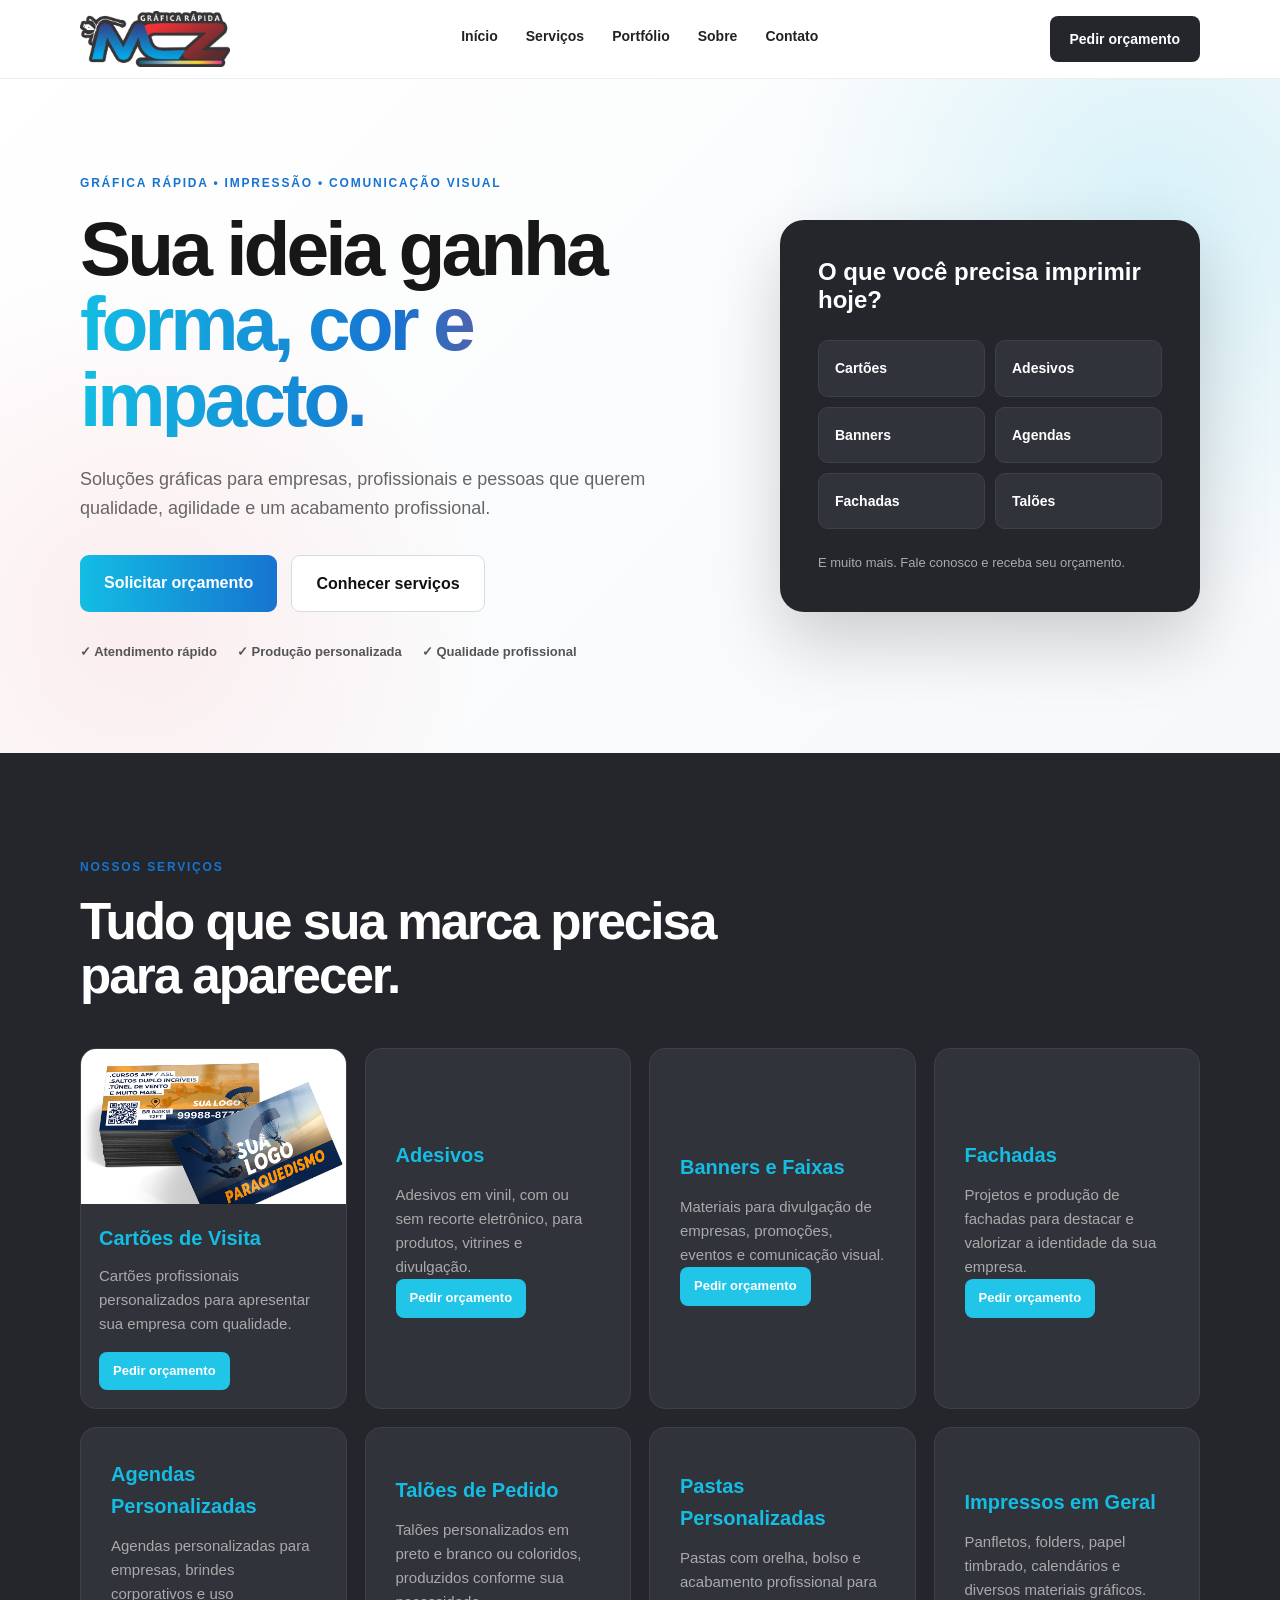
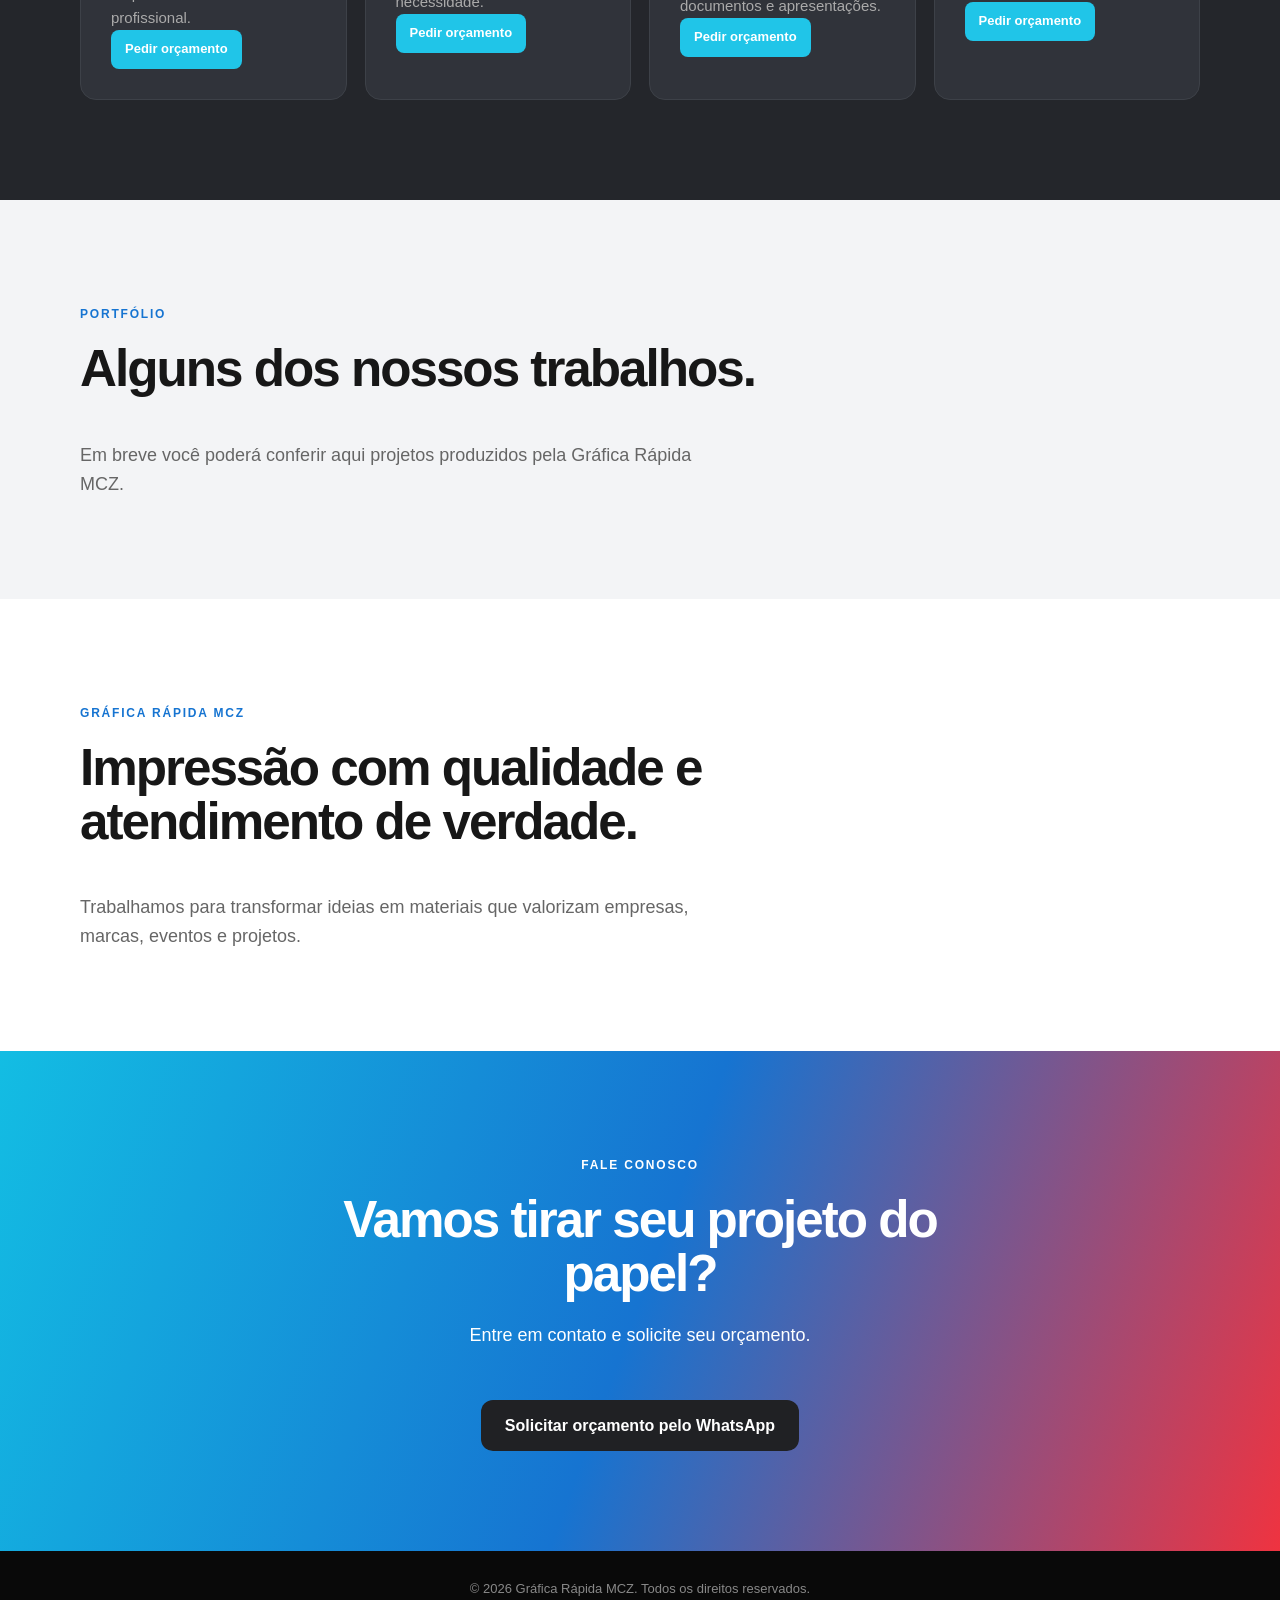
==== index.html @ 26fc1003 "Adicionar menu mobile" ====
<!DOCTYPE html>
<html lang="pt-BR">

<head>
    <meta charset="UTF-8">
    <meta name="viewport" content="width=device-width, initial-scale=1.0">

    <title>Gráfica Rápida MCZ | Impressão e Comunicação Visual</title>

    <meta name="description"
        content="Gráfica Rápida MCZ. Impressos personalizados, cartões, adesivos, banners, fachadas, agendas e comunicação visual.">

    <link rel="stylesheet" href="style.css">
</head>

<body>

    <header class="header">
        <div class="container nav">

            <div class="logo">
    <img src="mcz site.png" alt="Gráfica Rápida MCZ">
</div>

            <button class="menu-toggle" aria-label="Abrir menu" aria-expanded="false">☰</button>

            <nav>
                <a href="#inicio">Início</a>
                <a href="#servicos">Serviços</a>
                <a href="#portfolio">Portfólio</a>
                <a href="#sobre">Sobre</a>
                <a href="#contato">Contato</a>
            </nav>

            <a href="#contato" class="btn-header">
                Pedir orçamento
            </a>

        </div>
    </header>


    <main>

        <section class="hero" id="inicio">

            <div class="container hero-content">

                <div class="hero-text">

                    <span class="tag">
                        GRÁFICA RÁPIDA • IMPRESSÃO • COMUNICAÇÃO VISUAL
                    </span>

                    <h1>
                        Sua ideia ganha
                        <span>forma, cor e impacto.</span>
                    </h1>

                    <p>
                        Soluções gráficas para empresas, profissionais e pessoas
                        que querem qualidade, agilidade e um acabamento profissional.
                    </p>

                    <div class="hero-buttons">

                        <a href="#contato" class="btn-primary">
                            Solicitar orçamento
                        </a>

                        <a href="#servicos" class="btn-secondary">
                            Conhecer serviços
                        </a>

                    </div>

                    <div class="hero-benefits">
                        <span>✓ Atendimento rápido</span>
                        <span>✓ Produção personalizada</span>
                        <span>✓ Qualidade profissional</span>
                    </div>

                </div>

                <div class="hero-card">

                    <div class="hero-card-title">
                        O que você precisa imprimir hoje?
                    </div>

                    <div class="product-grid">
                        <a href="https://wa.me/5582988374854?text=Ola%21%20Vim%20pelo%20site%20e%20gostaria%20de%20um%20orcamento%20para%20Cartoes." target="_blank">Cartões</a>
                        <a href="https://wa.me/5582988374854?text=Ola%21%20Vim%20pelo%20site%20e%20gostaria%20de%20um%20orcamento%20para%20Adesivos." target="_blank">Adesivos</a>
                        <a href="https://wa.me/5582988374854?text=Ola%21%20Vim%20pelo%20site%20e%20gostaria%20de%20um%20orcamento%20para%20Banners." target="_blank">Banners</a>
                        <a href="https://wa.me/5582988374854?text=Ola%21%20Vim%20pelo%20site%20e%20gostaria%20de%20um%20orcamento%20para%20Agendas." target="_blank">Agendas</a>
                        <a href="https://wa.me/5582988374854?text=Ola%21%20Vim%20pelo%20site%20e%20gostaria%20de%20um%20orcamento%20para%20Fachadas." target="_blank">Fachadas</a>
                        <a href="https://wa.me/5582988374854?text=Ola%21%20Vim%20pelo%20site%20e%20gostaria%20de%20um%20orcamento%20para%20Taloes." target="_blank">Talões</a>
                    </div>

                    <p>
                        E muito mais. Fale conosco e receba seu orçamento.
                    </p>

                </div>

            </div>

        </section>


        <section class="services" id="servicos">

            <div class="container">

                <span class="section-label">NOSSOS SERVIÇOS</span>

                <h2>
                    Tudo que sua marca precisa para aparecer.
                </h2>

                <div class="services-grid">

<article class="service-card">
    <img src="cartao.jpg" alt="Cartões de visita personalizados">

    <div class="service-card-content">
        <h3>Cartões de Visita</h3>
        <p>Cartões profissionais personalizados para apresentar sua empresa com qualidade.</p>
        <a href="https://wa.me/5582988374854?text=Ola%21%20Vim%20pelo%20site%20e%20gostaria%20de%20um%20orcamento%20para%20Cartoes%20de%20Visita." class="service-btn" target="_blank">Pedir orçamento</a>
    </div>
</article>

    <article>
        <h3>Adesivos</h3>
        <p>Adesivos em vinil, com ou sem recorte eletrônico, para produtos, vitrines e divulgação.</p>
        <a href="https://wa.me/5582988374854?text=Ola%21%20Vim%20pelo%20site%20e%20gostaria%20de%20um%20orcamento%20para%20Adesivos." class="service-btn" target="_blank">Pedir orçamento</a>
    </article>

    <article>
        <h3>Banners e Faixas</h3>
        <p>Materiais para divulgação de empresas, promoções, eventos e comunicação visual.</p>
        <a href="https://wa.me/5582988374854?text=Ola%21%20Vim%20pelo%20site%20e%20gostaria%20de%20um%20orcamento%20para%20Banners%20e%20Faixas." class="service-btn" target="_blank">Pedir orçamento</a>
    </article>

    <article>
        <h3>Fachadas</h3>
        <p>Projetos e produção de fachadas para destacar e valorizar a identidade da sua empresa.</p>
        <a href="https://wa.me/5582988374854?text=Ola%21%20Vim%20pelo%20site%20e%20gostaria%20de%20um%20orcamento%20para%20Fachadas." class="service-btn" target="_blank">Pedir orçamento</a>
    </article>

    <article>
        <h3>Agendas Personalizadas</h3>
        <p>Agendas personalizadas para empresas, brindes corporativos e uso profissional.</p>
        <a href="https://wa.me/5582988374854?text=Ola%21%20Vim%20pelo%20site%20e%20gostaria%20de%20um%20orcamento%20para%20Agendas%20Personalizadas." class="service-btn" target="_blank">Pedir orçamento</a>
    </article>

    <article>
        <h3>Talões de Pedido</h3>
        <p>Talões personalizados em preto e branco ou coloridos, produzidos conforme sua necessidade.</p>
        <a href="https://wa.me/5582988374854?text=Ola%21%20Vim%20pelo%20site%20e%20gostaria%20de%20um%20orcamento%20para%20Talões%20de%20Pedido." class="service-btn" target="_blank">Pedir orçamento</a>
    </article>

    <article>
        <h3>Pastas Personalizadas</h3>
        <p>Pastas com orelha, bolso e acabamento profissional para documentos e apresentações.</p>
        <a href="https://wa.me/5582988374854?text=Ola%21%20Vim%20pelo%20site%20e%20gostaria%20de%20um%20orcamento%20para%20Pastas%20Personalizadas." class="service-btn" target="_blank">Pedir orçamento</a>
    </article>

    <article>
        <h3>Impressos em Geral</h3>
        <p>Panfletos, folders, papel timbrado, calendários e diversos materiais gráficos.</p>
        <a href="https://wa.me/5582988374854?text=Ola%21%20Vim%20pelo%20site%20e%20gostaria%20de%20um%20orcamento%20para%20Impressos%20em%20Geral." class="service-btn" target="_blank">Pedir orçamento</a>
    </article>

</div>

            </div>

        </section>


        <section class="portfolio" id="portfolio">

            <div class="container">

                <span class="section-label">PORTFÓLIO</span>

                <h2>Alguns dos nossos trabalhos.</h2>

                <p>
                    Em breve você poderá conferir aqui projetos produzidos
                    pela Gráfica Rápida MCZ.
                </p>

            </div>

        </section>


        <section class="about" id="sobre">

            <div class="container">

                <span class="section-label">GRÁFICA RÁPIDA MCZ</span>

                <h2>
                    Impressão com qualidade e atendimento de verdade.
                </h2>

                <p>
                    Trabalhamos para transformar ideias em materiais que
                    valorizam empresas, marcas, eventos e projetos.
                </p>

            </div>

        </section>


        <section class="contact" id="contato">

            <div class="container">

                <span class="section-label">FALE CONOSCO</span>

                <h2>Vamos tirar seu projeto do papel?</h2>

                <p>
                    Entre em contato e solicite seu orçamento.
                </p>

                <a href="https://wa.me/5582988374854" class="btn-whatsapp" target="_blank">
                    Solicitar orçamento pelo WhatsApp
                </a>

            </div>

        </section>

    </main>


    <footer>
        <div class="container">
            <p>© 2026 Gráfica Rápida MCZ. Todos os direitos reservados.</p>
        </div>
    </footer>


    <script src="script.js"></script>

</body>
</html>
---- style.css ----
* {
    margin: 0;
    padding: 0;
    box-sizing: border-box;
}

html {
    scroll-behavior: smooth;
}

body {
    font-family: Arial, Helvetica, sans-serif;
    background: #ffffff;
    color: #171717;
    line-height: 1.6;
}

.container {
    width: min(1120px, 90%);
    margin: auto;
}

/* MENU */

.header {
    position: sticky;
    top: 0;
    z-index: 1000;
    background: rgba(255, 255, 255, 0.96);
    border-bottom: 1px solid #eeeeee;
}

.nav {
    min-height: 78px;
    display: flex;
    align-items: center;
    justify-content: space-between;
    gap: 30px;
}

.logo {
    font-size: 22px;
    font-weight: 900;
    letter-spacing: -1px;
}

.logo strong {
    color: #f4b400;
}

nav {
    display: flex;
    gap: 28px;
}

nav a {
    text-decoration: none;
    color: #222222;
    font-size: 14px;
    font-weight: 700;
    transition: 0.2s;
}

nav a:hover {
    color: #f4b400;
}

.btn-header {
    text-decoration: none;
    background: #111111;
    color: #ffffff;
    padding: 12px 20px;
    border-radius: 8px;
    font-size: 14px;
    font-weight: 700;
}

/* HERO */

.hero {
    min-height: 620px;
    display: flex;
    align-items: center;
    background:
        radial-gradient(circle at 90% 20%, rgba(244,180,0,.18), transparent 30%),
        linear-gradient(135deg, #fafafa, #ffffff);
    padding: 90px 0;
}

.hero-content {
    display: grid;
    grid-template-columns: 1.2fr .8fr;
    align-items: center;
    gap: 70px;
}

.tag,
.section-label {
    display: inline-block;
    color: #a87900;
    font-size: 12px;
    font-weight: 900;
    letter-spacing: 1.8px;
    margin-bottom: 18px;
}

.hero h1 {
    max-width: 700px;
    font-size: clamp(48px, 6vw, 78px);
    line-height: .98;
    letter-spacing: -4px;
    margin-bottom: 28px;
}

.hero h1 span {
    display: block;
    color: #f4b400;
}

.hero-text > p {
    max-width: 650px;
    color: #666666;
    font-size: 18px;
    margin-bottom: 32px;
}

.hero-buttons {
    display: flex;
    gap: 14px;
    flex-wrap: wrap;
    margin-bottom: 30px;
}

.btn-primary,
.btn-secondary,
.btn-whatsapp {
    display: inline-block;
    text-decoration: none;
    padding: 15px 24px;
    border-radius: 9px;
    font-weight: 800;
    transition: transform .2s;
}

.btn-primary {
    background: #f4b400;
    color: #111111;
}

.btn-secondary {
    border: 1px solid #dddddd;
    color: #111111;
    background: #ffffff;
}

.btn-primary:hover,
.btn-secondary:hover,
.btn-whatsapp:hover {
    transform: translateY(-2px);
}

.hero-benefits {
    display: flex;
    flex-wrap: wrap;
    gap: 20px;
    color: #555555;
    font-size: 13px;
    font-weight: 700;
}

/* CARD */

.hero-card {
    background: #111111;
    color: #ffffff;
    border-radius: 24px;
    padding: 38px;
    box-shadow: 0 30px 70px rgba(0,0,0,.18);
}

.hero-card-title {
    font-size: 24px;
    font-weight: 900;
    line-height: 1.2;
    margin-bottom: 25px;
}

.product-grid {
    display: grid;
    grid-template-columns: 1fr 1fr;
    gap: 10px;
    margin-bottom: 24px;
}

.product-grid a {
    background: #202020;
    padding: 16px;
    border-radius: 10px;
    font-size: 14px;
    font-weight: 700;
    border: 1px solid #292929;
}

.hero-card p {
    color: #aaaaaa;
    font-size: 13px;
}

/* SEÇÕES */

.services,
.portfolio,
.about,
.contact {
    padding: 100px 0;
}

.services {
    background: #111111;
    color: #ffffff;
}

.services h2,
.portfolio h2,
.about h2,
.contact h2 {
    max-width: 700px;
    font-size: clamp(34px, 4vw, 52px);
    line-height: 1.05;
    letter-spacing: -2px;
    margin-bottom: 45px;
}

.services-grid {
    display: grid;
    grid-template-columns: repeat(3, 1fr);
    gap: 20px;
}

.services-grid article {
    background: #1b1b1b;
    border: 1px solid #292929;
    border-radius: 16px;
    padding: 30px;
}

.services-grid h3 {
    color: #f4b400;
    margin-bottom: 12px;
    font-size: 20px;
}

.services-grid p {
    color: #aaaaaa;
    font-size: 15px;
}

.portfolio {
    background: #f6f6f6;
}

.portfolio p,
.about p,
.contact p {
    max-width: 650px;
    color: #666666;
    font-size: 18px;
}

.about {
    background: #ffffff;
}

.contact {
    text-align: center;
    background: #f4b400;
}

.contact .section-label {
    color: #111111;
}

.contact h2,
.contact p {
    margin-left: auto;
    margin-right: auto;
}

.contact h2 {
    margin-bottom: 20px;
}

.contact p {
    color: #4c3900;
    margin-bottom: 30px;
}

.btn-whatsapp {
    background: #111111;
    color: #ffffff;
}

/* RODAPÉ */

footer {
    background: #090909;
    color: #888888;
    text-align: center;
    padding: 28px 0;
    font-size: 13px;
}

/* CELULAR */

@media (max-width: 850px) {

    nav {
        display: none;
    }

    .btn-header {
        padding: 10px 14px;
        font-size: 12px;
    }

    .hero {
        padding: 65px 0;
    }

    .hero-content {
        grid-template-columns: 1fr;
        gap: 45px;
    }

    .hero h1 {
        font-size: 48px;
        letter-spacing: -2.5px;
    }

    .services-grid {
        grid-template-columns: 1fr;
    }

    .services,
    .portfolio,
    .about,
    .contact {
        padding: 75px 0;
    }
}

@media (max-width: 480px) {

    .logo {
        font-size: 18px;
    }

    .hero h1 {
        font-size: 41px;
    }

    .hero-card {
        padding: 25px;
    }

    .product-grid {
        grid-template-columns: 1fr;
    }

    .hero-benefits {
        flex-direction: column;
        gap: 8px;
    }
}.logo img {
    width: 150px;
    height: auto;
    display: block;
}/* IDENTIDADE VISUAL MCZ */

:root {
    --mcz-azul: #13bde3;
    --mcz-azul-escuro: #1674d1;
    --mcz-vermelho: #ef3340;
    --mcz-grafite: #24262b;
    --mcz-cinza: #f3f4f6;
    --mcz-branco: #ffffff;
}

/* CABEÇALHO */

.logo img {
    width: 150px;
}

nav a:hover {
    color: var(--mcz-azul);
}

.btn-header {
    background: var(--mcz-grafite);
    color: var(--mcz-branco);
}

/* HERO */

.hero {
    background:
        radial-gradient(circle at 90% 20%, rgba(19, 189, 227, .15), transparent 30%),
        radial-gradient(circle at 10% 80%, rgba(239, 51, 64, .08), transparent 28%),
        linear-gradient(135deg, #ffffff, #f6f8fa);
}

.tag,
.section-label {
    color: var(--mcz-azul-escuro);
}

.hero h1 span {
    background: linear-gradient(
        90deg,
        var(--mcz-azul),
        var(--mcz-azul-escuro),
        var(--mcz-vermelho)
    );
    -webkit-background-clip: text;
    -webkit-text-fill-color: transparent;
    background-clip: text;
    color: transparent;
}

/* BOTÕES */

.btn-primary {
    background: linear-gradient(
        90deg,
        var(--mcz-azul),
        var(--mcz-azul-escuro)
    );
    color: white;
}

.btn-primary:hover {
    background: linear-gradient(
        90deg,
        var(--mcz-azul-escuro),
        var(--mcz-vermelho)
    );
}

.btn-secondary {
    border: 1px solid #d7dce1;
}

/* CARD PRINCIPAL */

.hero-card {
    background: var(--mcz-grafite);
}

.product-grid a {
    background: #30333a;
    border-color: #3d4148;
}

/* SERVIÇOS */

.services {
    background: var(--mcz-grafite);
}

.services-grid article {
    background: #30333a;
    border-color: #3d4148;
}

.services-grid h3 {
    color: var(--mcz-azul);
}

/* PORTFÓLIO */

.portfolio {
    background: var(--mcz-cinza);
}

/* CONTATO */

.contact {
    background: linear-gradient(
        110deg,
        var(--mcz-azul),
        var(--mcz-azul-escuro),
        var(--mcz-vermelho)
    );
    color: white;
}

.contact .section-label,
.contact p {
    color: white;
}

.btn-whatsapp {
    background: var(--mcz-grafite);
    color: white;
}/* DETALHES VERMELHOS MCZ */

.btn-header:hover {
    background: var(--mcz-vermelho);
}

.btn-secondary:hover {
    border-color: var(--mcz-vermelho);
    color: var(--mcz-vermelho);
}

.product-grid a:hover {
    border-color: var(--mcz-vermelho);
}

.services-grid article:hover {
    border-color: var(--mcz-vermelho);
}

nav a::after {
    content: "";
    display: block;
    width: 0;
    height: 2px;
    background: var(--mcz-vermelho);
    transition: .2s;
    margin-top: 4px;
}

nav a:hover::after {
    width: 100%;
}/* GRADE DE SERVIÇOS MCZ */

.services-grid {
    grid-template-columns: repeat(4, 1fr);
    gap: 18px;
}

.services-grid article {
    min-height: 190px;
    display: flex;
    flex-direction: column;
    justify-content: center;
    transition: transform .25s ease, border-color .25s ease;
}

.services-grid article:hover {
    transform: translateY(-6px);
    border-color: var(--mcz-vermelho);
}

@media (max-width: 1000px) {
    .services-grid {
        grid-template-columns: repeat(2, 1fr);
    }
}

@media (max-width: 600px) {
    .services-grid {
        grid-template-columns: 1fr;
    }
}/* CARD COM FOTO DOS SERVIÇOS */

.service-card {
    padding: 0 !important;
    overflow: hidden;
    display: flex;
    flex-direction: column;
    min-height: 360px !important;
}

.service-card > img {
    width: 100%;
    height: 155px;
    object-fit: cover;
    display: block;
}

.service-card-content {
    padding: 18px;
    display: flex;
    flex-direction: column;
    flex: 1;
}

.service-card-content h3 {
    margin: 0 0 10px;
}

.service-card-content p {
    margin: 0 0 16px;
    flex: 1;
}

.service-btn {
    display: inline-block;
    align-self: flex-start;
    padding: 9px 14px;
    border-radius: 8px;
    background: #20c5e8;
    color: #fff;
    text-decoration: none;
    font-weight: 700;
    font-size: 13px;
}

.service-btn:hover {
    opacity: 0.85;
}
/* CORREÇÃO FINAL - BOTÃO WHATSAPP */
.btn-whatsapp {
    display: inline-flex !important;
    align-items: center !important;
    justify-content: center !important;
    width: auto !important;
    height: auto !important;
    min-width: 260px !important;
    padding: 16px 24px !important;
    margin-top: 20px !important;
    background: #202124 !important;
    color: #ffffff !important;
    text-decoration: none !important;
    font-size: 16px !important;
    font-weight: 700 !important;
    line-height: 1.2 !important;
    border-radius: 12px !important;
}

.btn-whatsapp:hover {
    opacity: 0.9 !important;
}

@media (max-width: 600px) {
    .btn-whatsapp {
        width: 90% !important;
        min-width: 0 !important;
        max-width: 340px !important;
        padding: 16px 18px !important;
    }
}

.product-grid a {
    display: block;
    color: #ffffff;
    text-decoration: none;
}

/* MENU MOBILE */
.menu-toggle {
    display: none;
    background: none;
    border: 0;
    font-size: 28px;
    cursor: pointer;
    color: #202124;
}

@media (max-width: 850px) {
    .menu-toggle {
        display: block;
    }

    .nav {
        position: relative;
    }

    .nav nav {
        display: none;
        position: absolute;
        top: 78px;
        left: 0;
        right: 0;
        flex-direction: column;
        gap: 0;
        background: #ffffff;
        border-top: 1px solid #eeeeee;
        box-shadow: 0 8px 20px rgba(0,0,0,.08);
        padding: 10px 20px 16px;
        z-index: 999;
    }

    .nav nav.menu-open {
        display: flex;
    }

    .nav nav a {
        padding: 12px 0;
        border-bottom: 1px solid #eeeeee;
    }
}
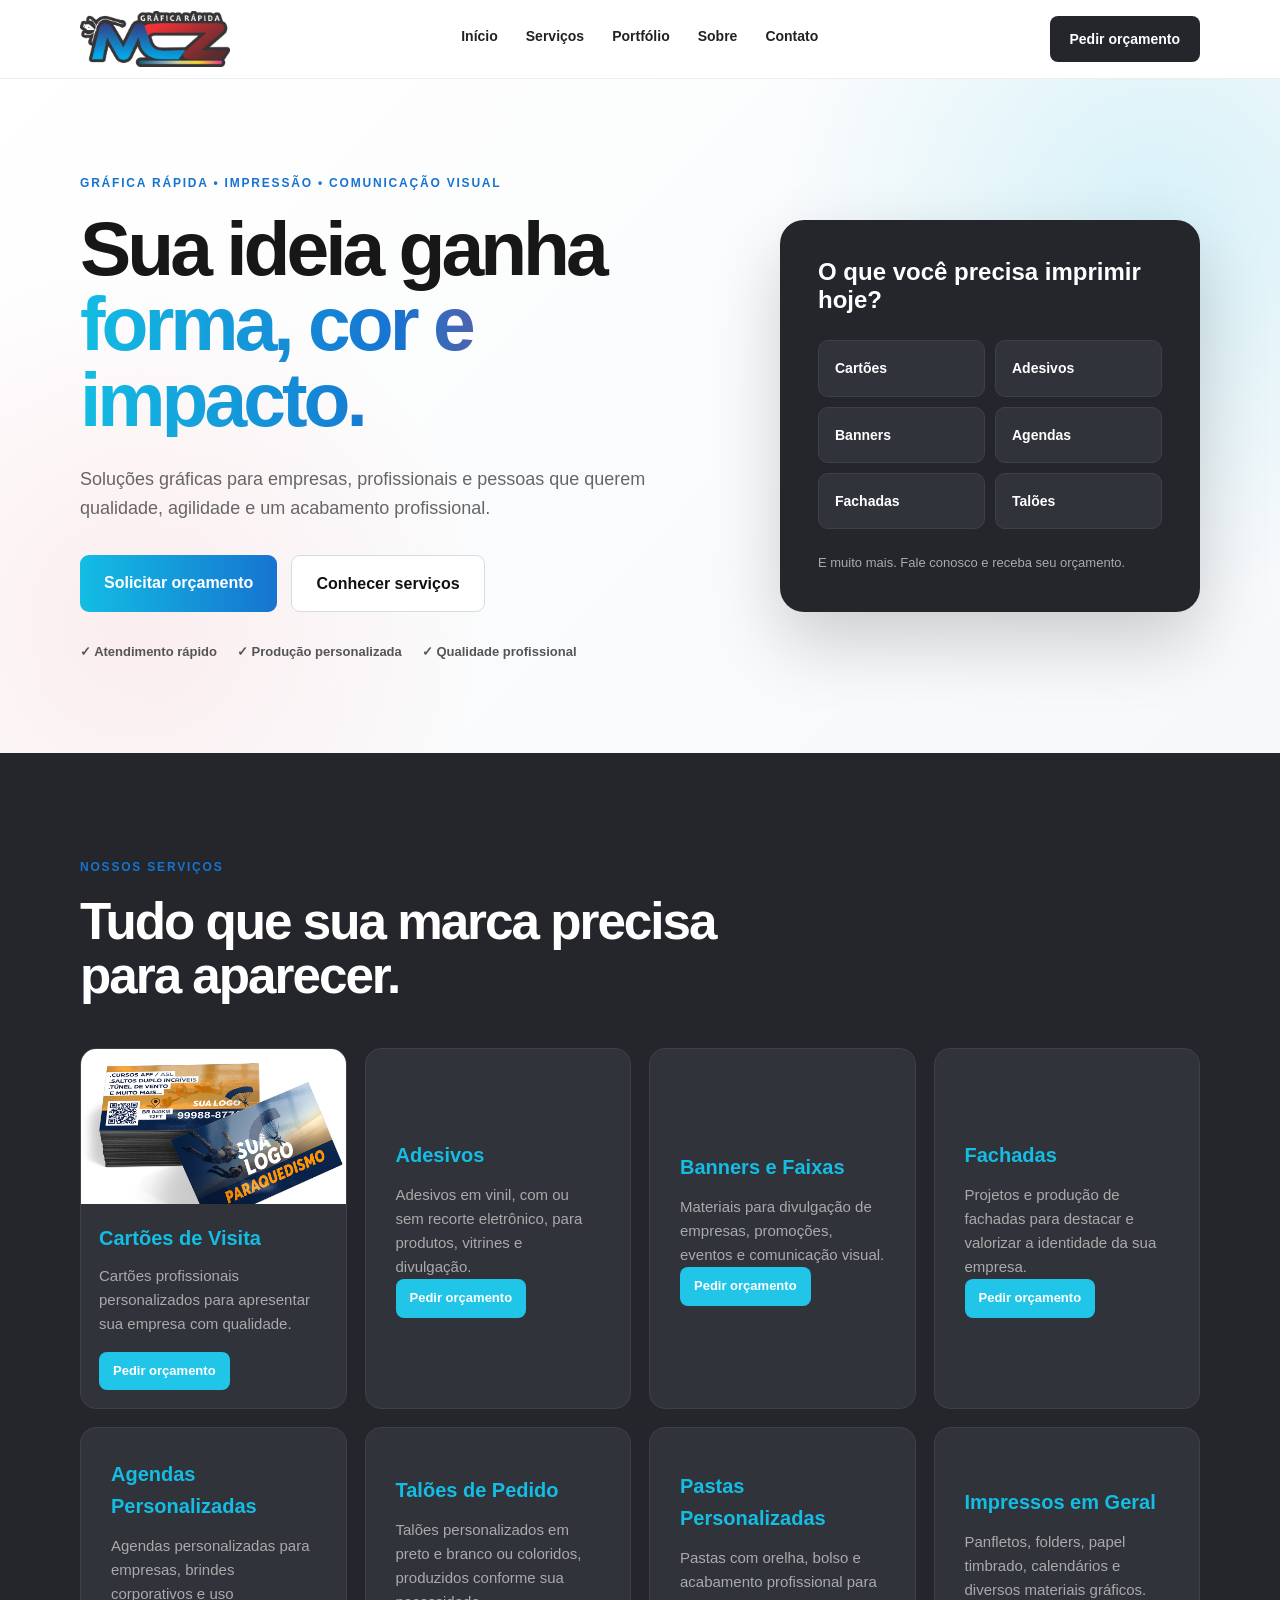
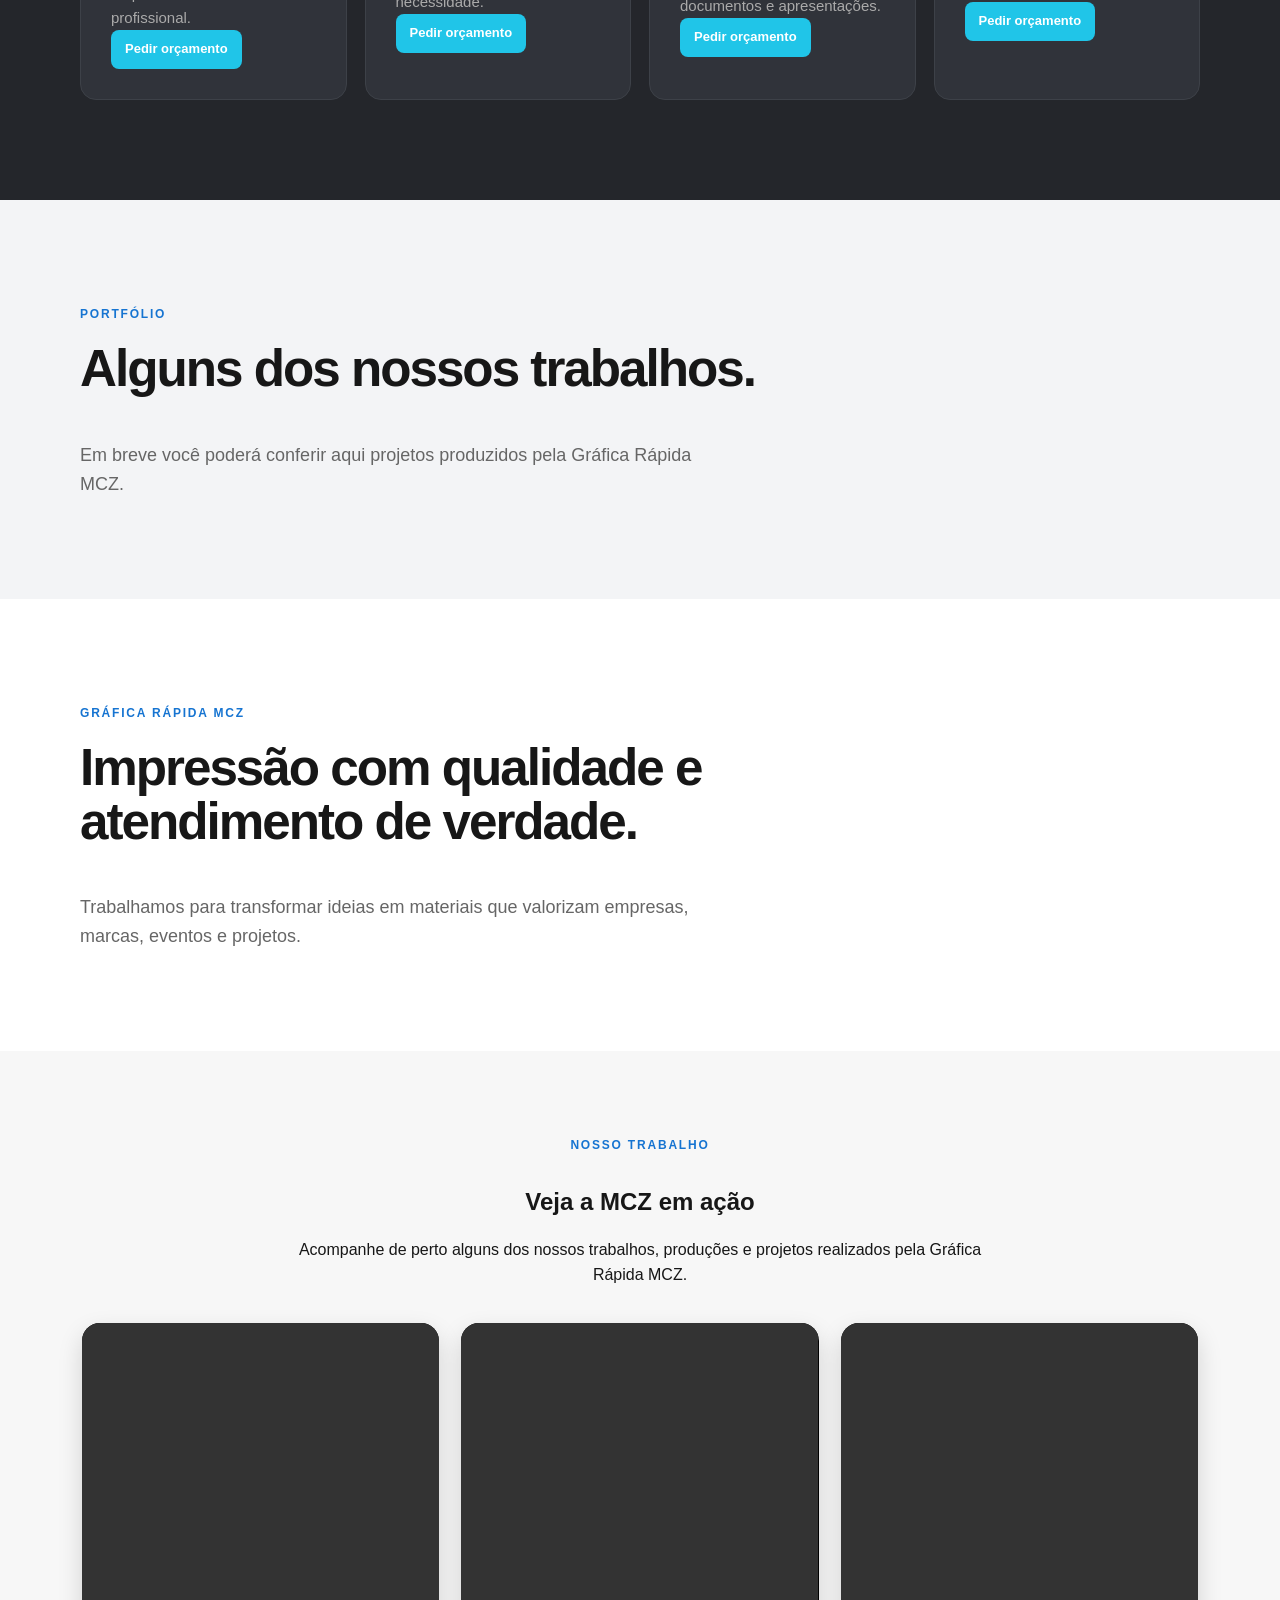
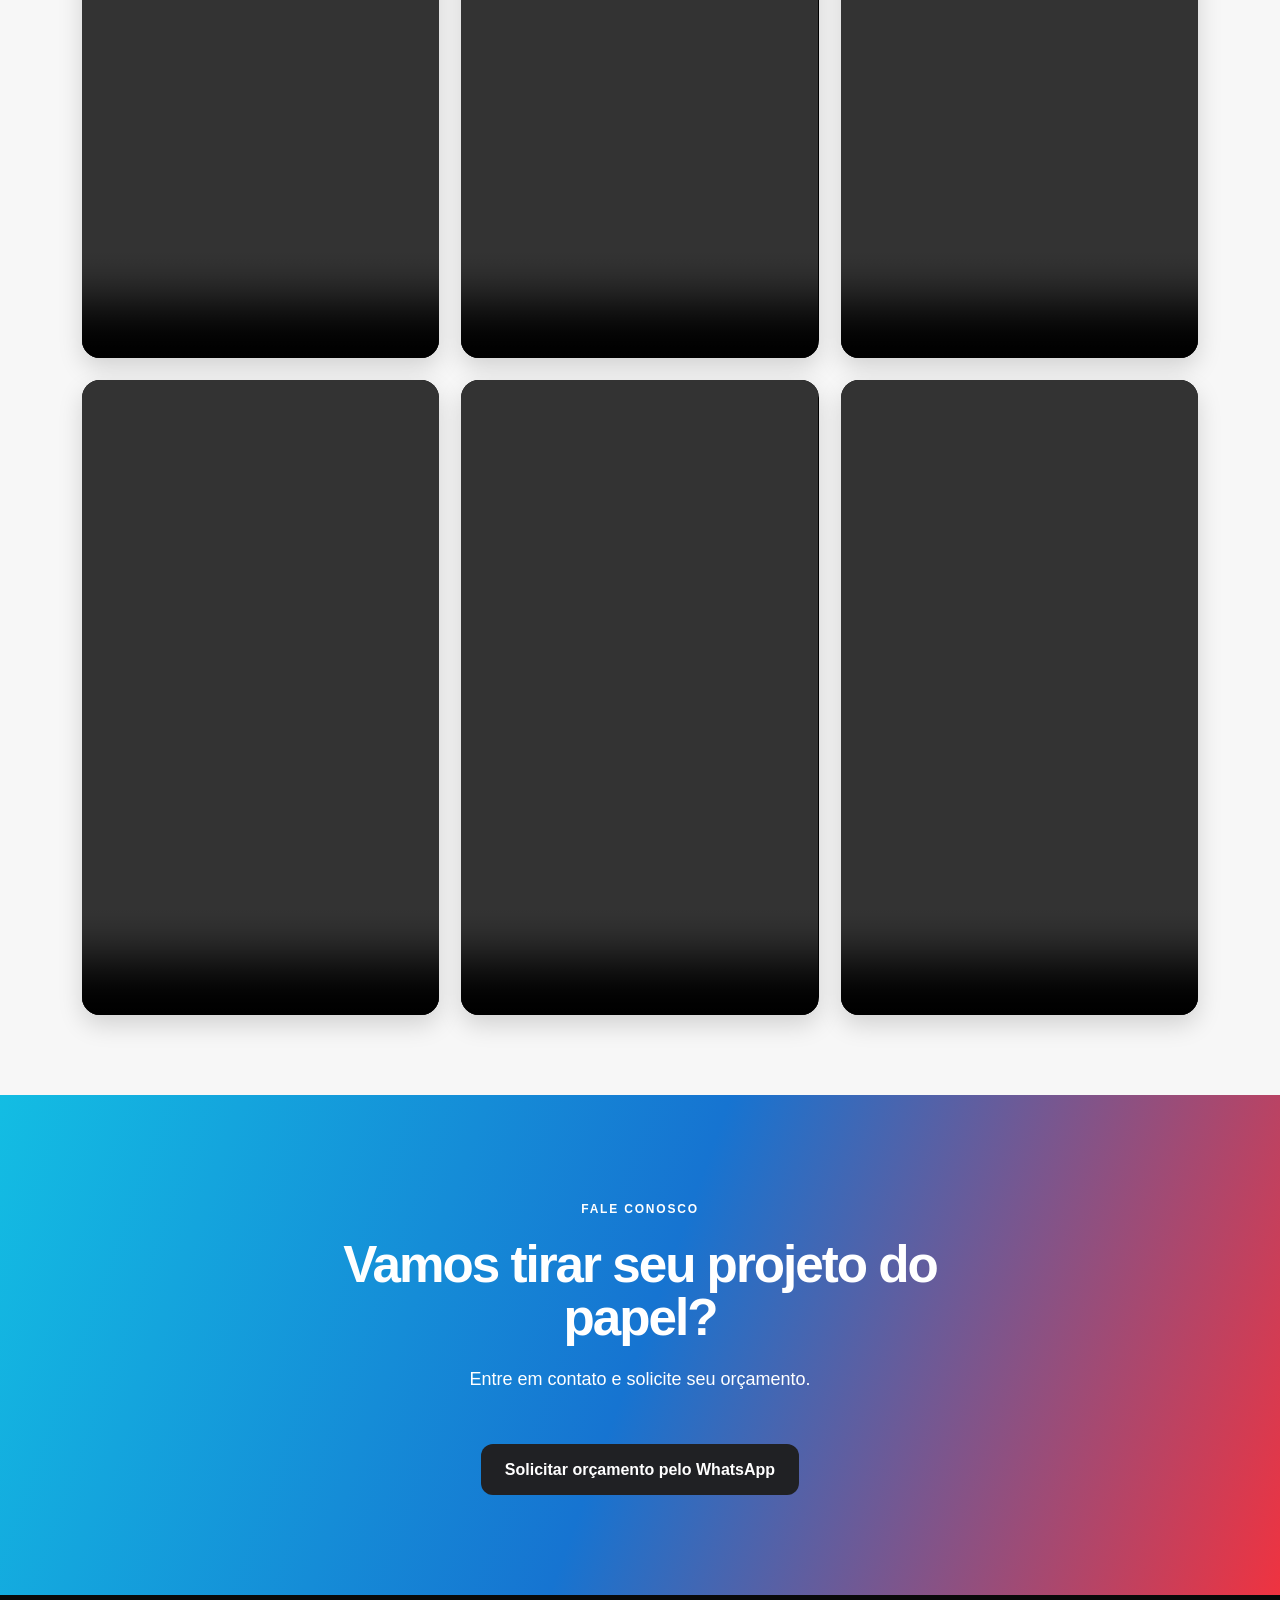
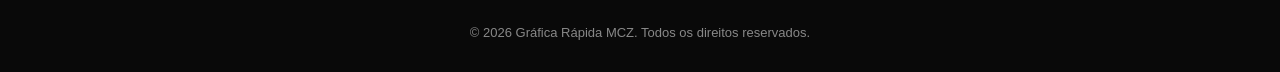
==== commit a345cccc: "Adicionar galeria de videos da Grafica MCZ" ====
--- a/index.html
+++ b/index.html
@@ -217,6 +217,53 @@
         </section>
 
 
+
+        <section class="mcz-em-acao" id="mcz-em-acao">
+
+            <div class="container">
+
+                <span class="section-label">NOSSO TRABALHO</span>
+
+                <h2>Veja a MCZ em ação</h2>
+
+                <p class="acao-intro">
+                    Acompanhe de perto alguns dos nossos trabalhos, produções
+                    e projetos realizados pela Gráfica Rápida MCZ.
+                </p>
+
+                <div class="videos-grid">
+
+                    <video controls muted playsinline preload="metadata">
+                        <source src="assets/videos/fachada-stf.mp4" type="video/mp4">
+                    </video>
+
+                    <video controls muted playsinline preload="metadata">
+                        <source src="assets/videos/video1.mp4" type="video/mp4">
+                    </video>
+
+                    <video controls muted playsinline preload="metadata">
+                        <source src="assets/videos/video2.mp4" type="video/mp4">
+                    </video>
+
+                    <video controls muted playsinline preload="metadata">
+                        <source src="assets/videos/video3.mp4" type="video/mp4">
+                    </video>
+
+                    <video controls muted playsinline preload="metadata">
+                        <source src="assets/videos/video4.mp4" type="video/mp4">
+                    </video>
+
+                    <video controls muted playsinline preload="metadata">
+                        <source src="assets/videos/video5.mp4" type="video/mp4">
+                    </video>
+
+                </div>
+
+            </div>
+
+        </section>
+
+
         <section class="contact" id="contato">
 
             <div class="container">
--- a/style.css
+++ b/style.css
@@ -693,3 +693,60 @@
         border-bottom: 1px solid #eeeeee;
     }
 }
+
+/* =========================
+   MCZ EM AÇÃO
+========================= */
+
+.mcz-em-acao {
+    padding: 80px 20px;
+    background: #f7f7f7;
+    text-align: center;
+}
+
+.mcz-em-acao h2 {
+    margin-top: 10px;
+    margin-bottom: 15px;
+}
+
+.acao-intro {
+    max-width: 700px;
+    margin: 0 auto 35px;
+    line-height: 1.6;
+}
+
+.videos-grid {
+    display: grid;
+    grid-template-columns: repeat(3, 1fr);
+    gap: 22px;
+    margin-top: 30px;
+}
+
+.videos-grid video {
+    width: 100%;
+    aspect-ratio: 9 / 16;
+    object-fit: cover;
+    border-radius: 18px;
+    background: #000;
+    box-shadow: 0 10px 25px rgba(0, 0, 0, 0.15);
+}
+
+@media (max-width: 900px) {
+    .videos-grid {
+        grid-template-columns: repeat(2, 1fr);
+    }
+}
+
+@media (max-width: 600px) {
+    .mcz-em-acao {
+        padding: 60px 15px;
+    }
+
+    .videos-grid {
+        grid-template-columns: 1fr;
+        max-width: 360px;
+        margin-left: auto;
+        margin-right: auto;
+    }
+}
+
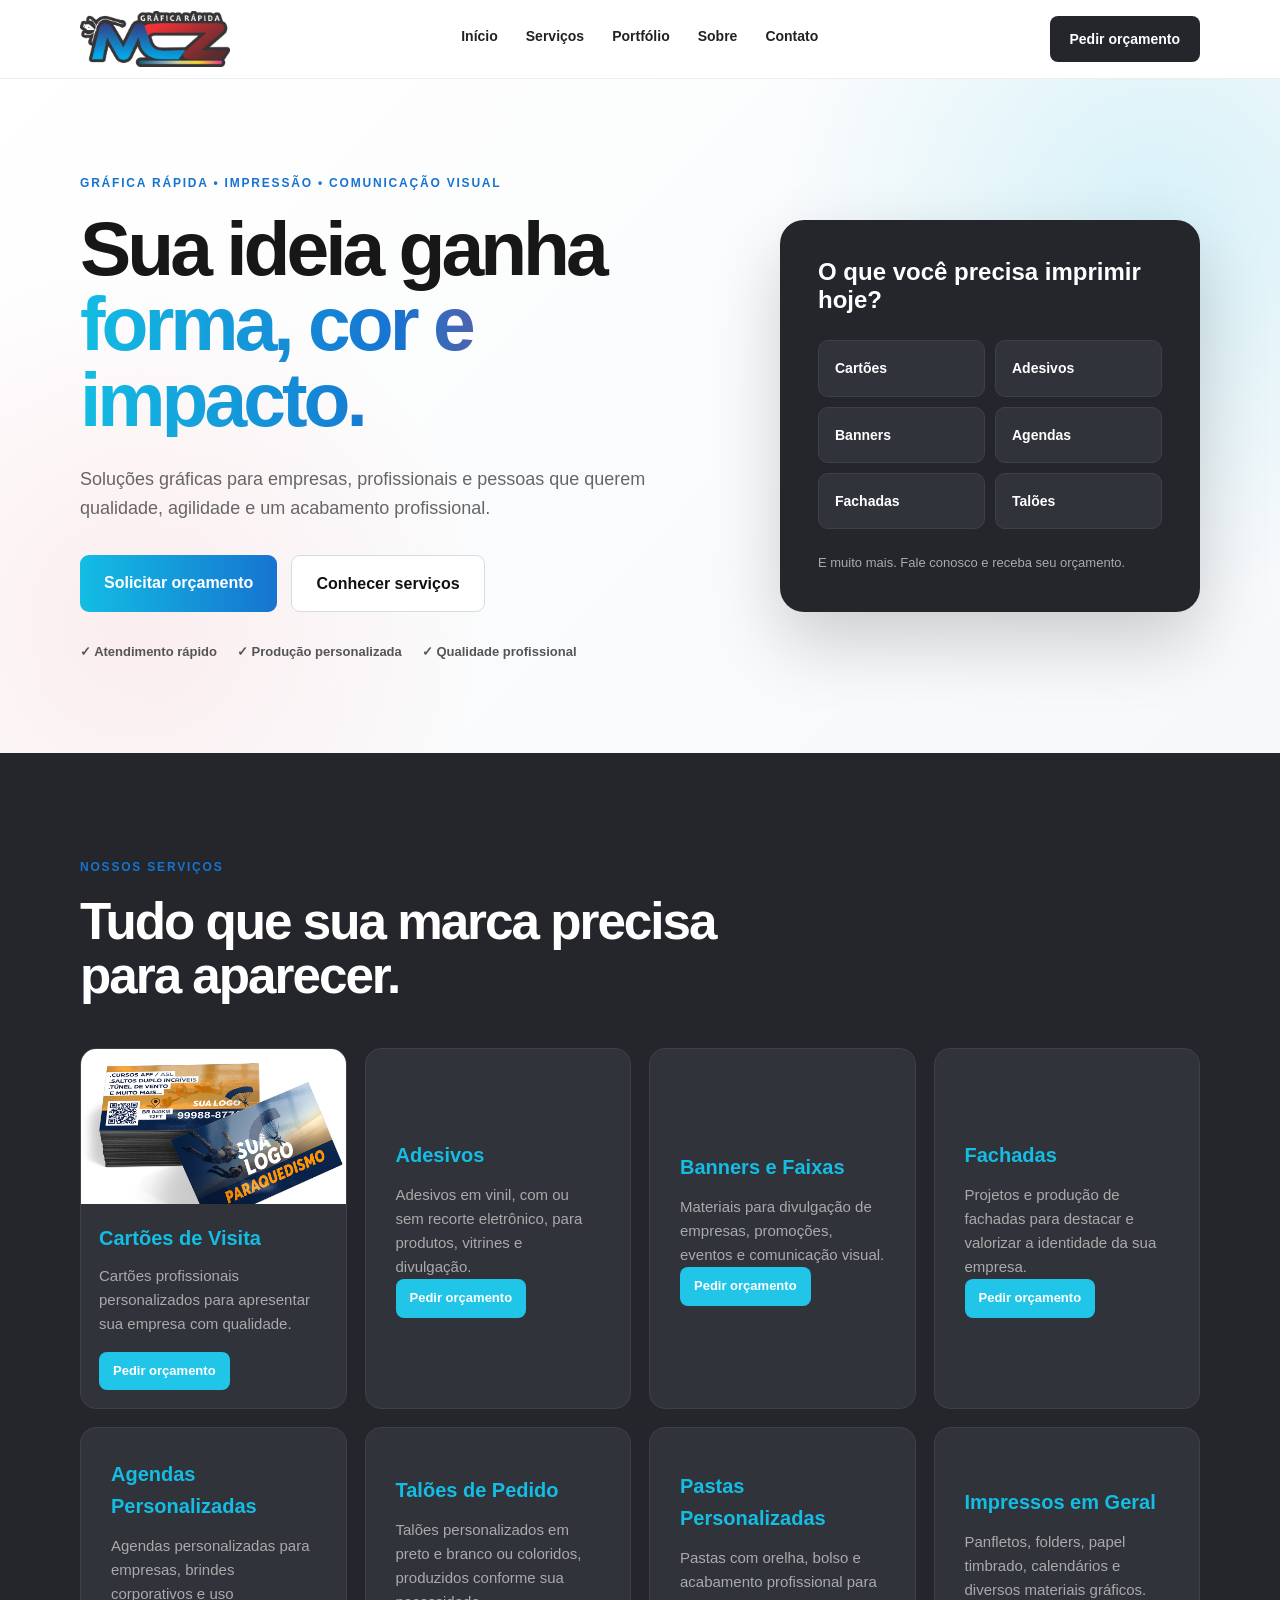
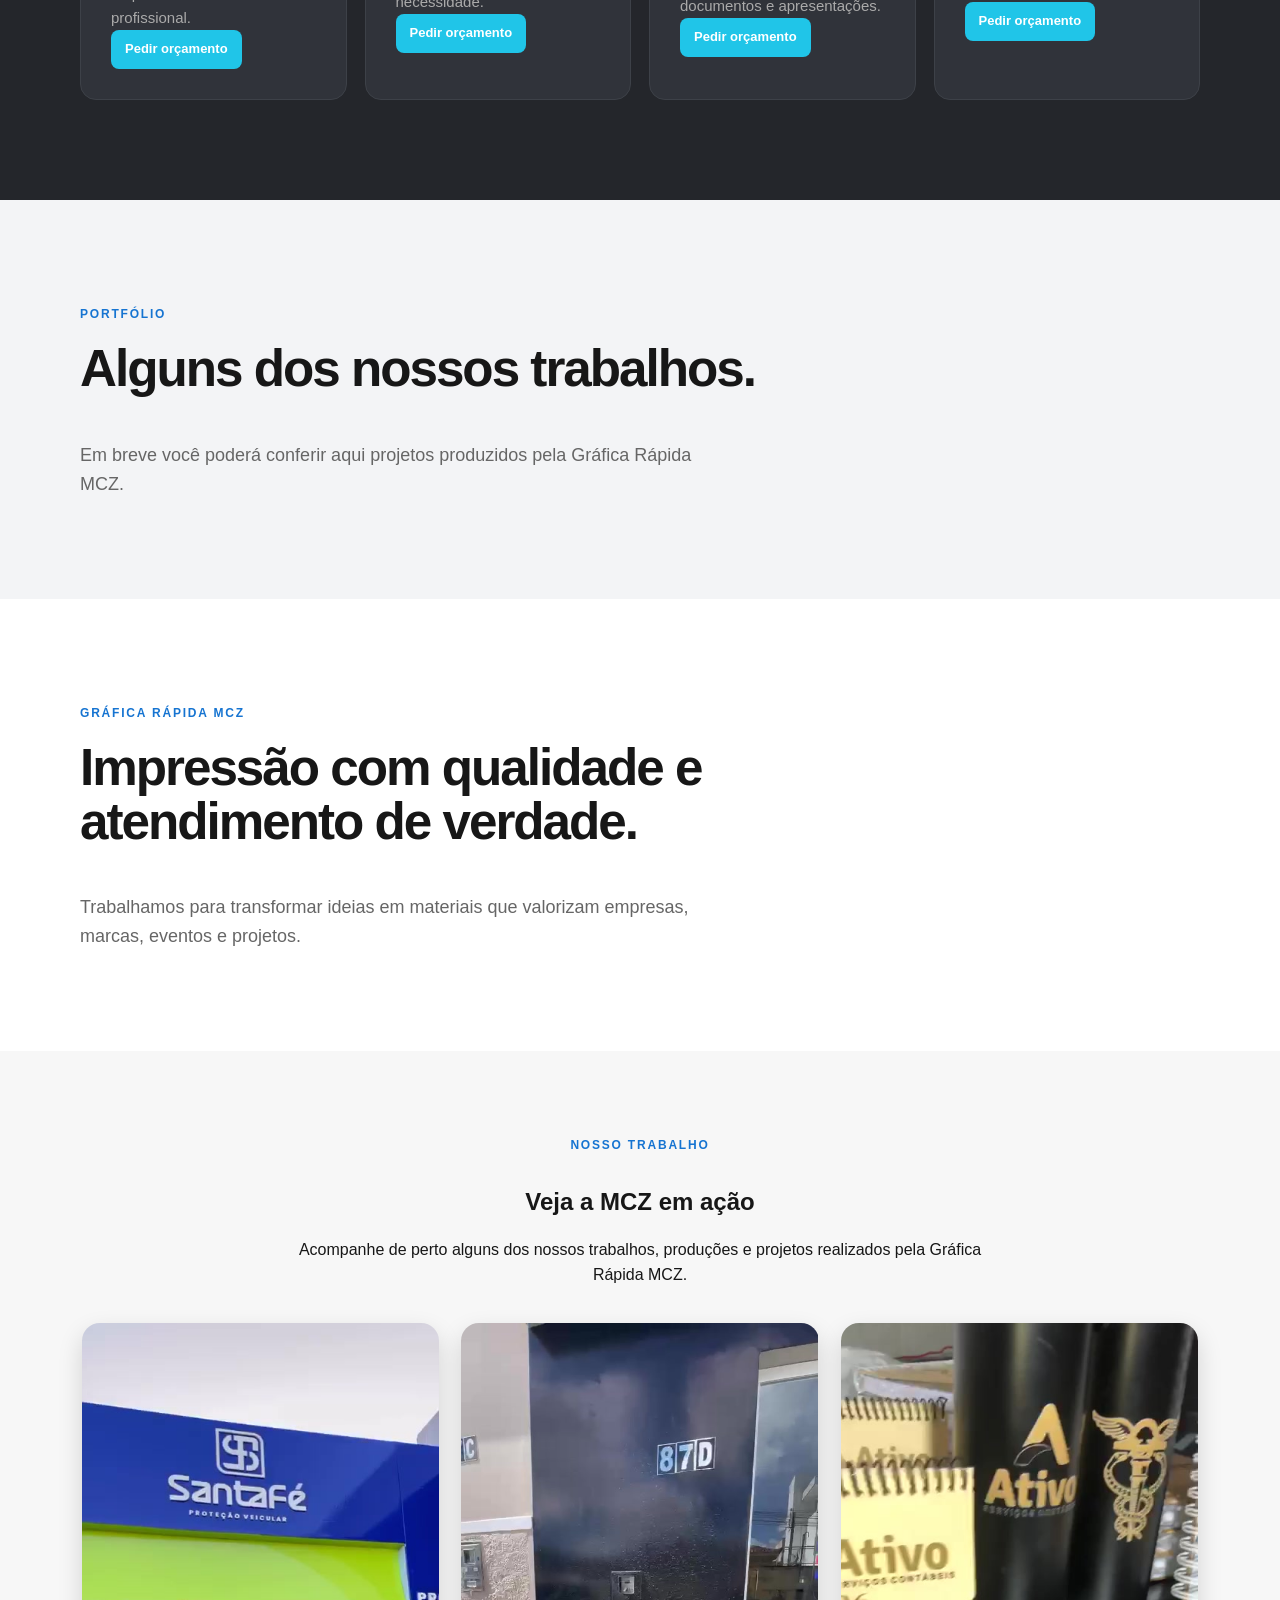
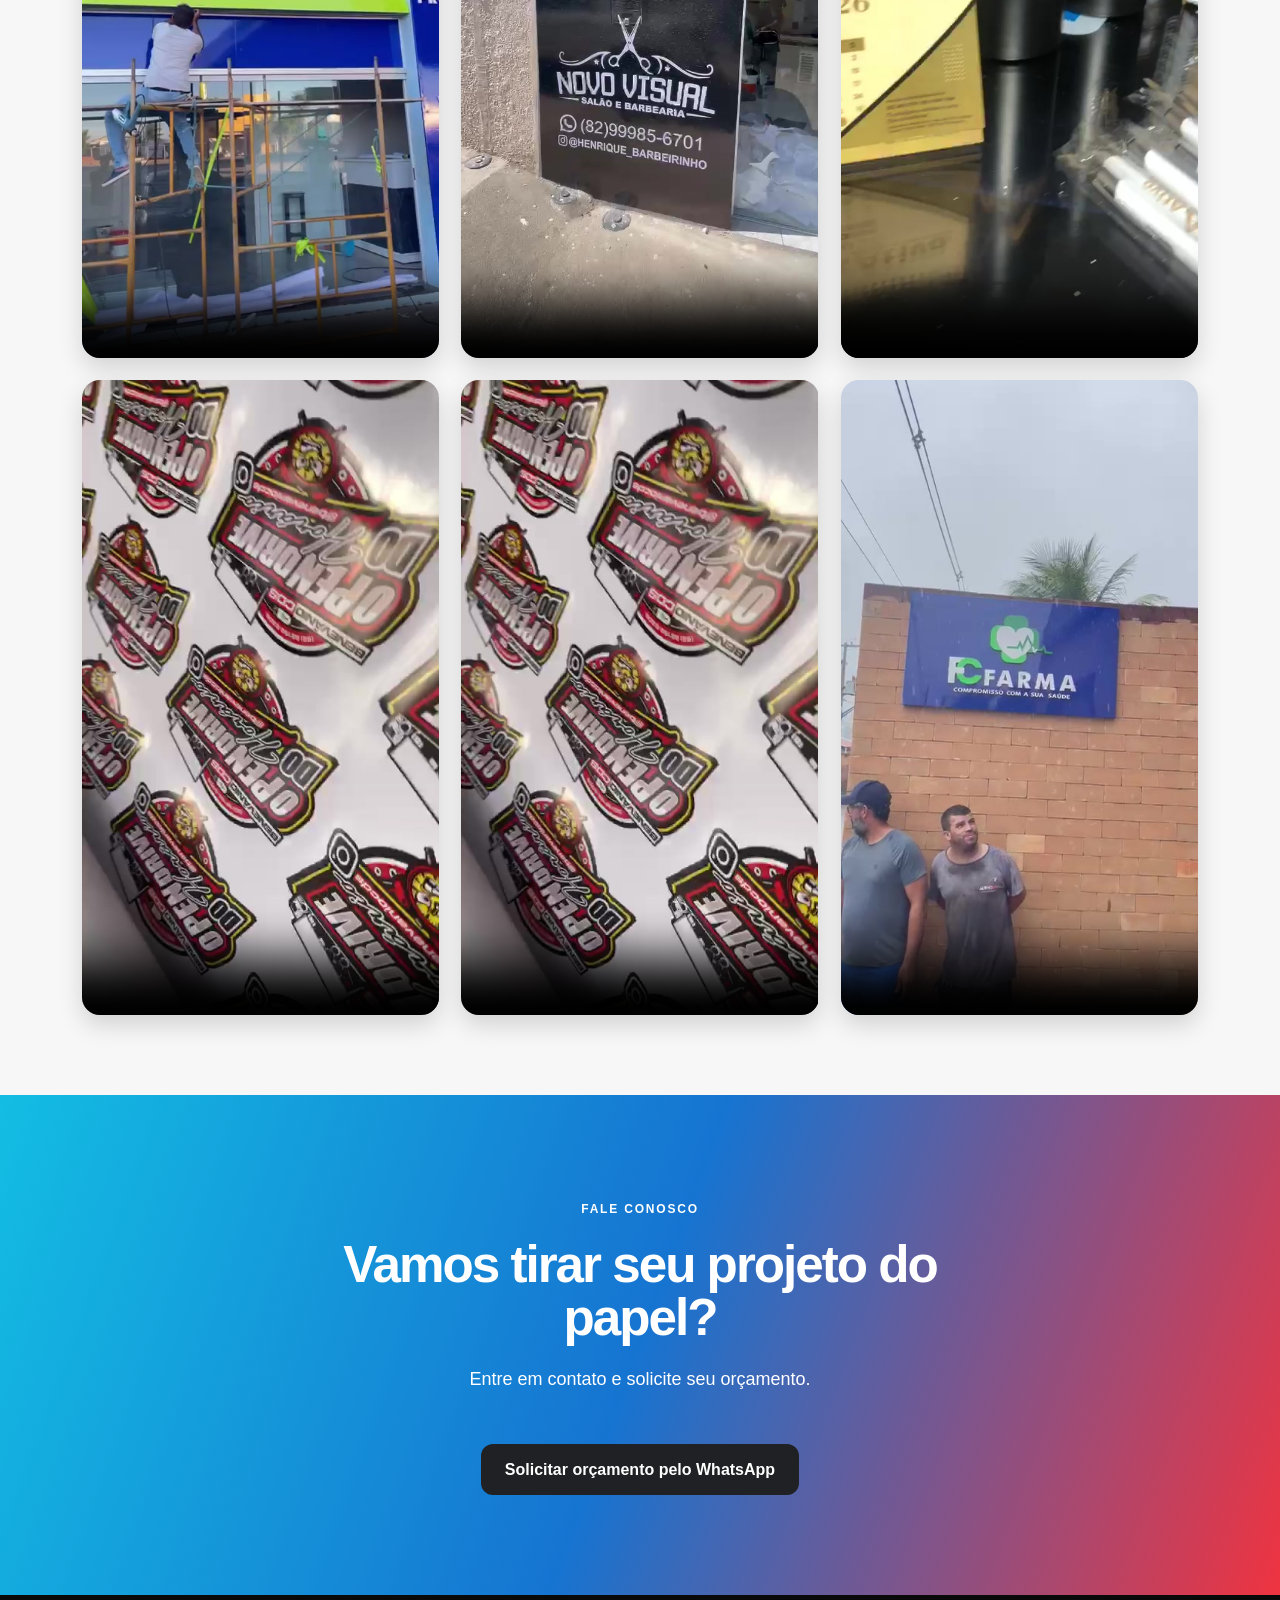
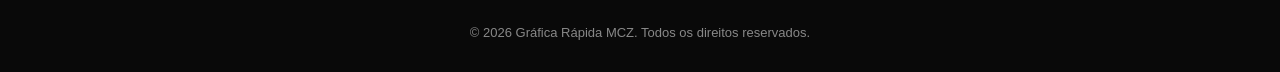
==== commit 0b74b78a: "Adicionar capas aos videos da galeria" ====
--- a/index.html
+++ b/index.html
@@ -233,27 +233,27 @@
 
                 <div class="videos-grid">
 
-                    <video controls muted playsinline preload="metadata">
+                    <video controls muted playsinline preload="metadata" poster="assets/posters/fachada-stf.jpg">
                         <source src="assets/videos/fachada-stf.mp4" type="video/mp4">
                     </video>
 
-                    <video controls muted playsinline preload="metadata">
+                    <video controls muted playsinline preload="metadata" poster="assets/posters/video1.jpg">
                         <source src="assets/videos/video1.mp4" type="video/mp4">
                     </video>
 
-                    <video controls muted playsinline preload="metadata">
+                    <video controls muted playsinline preload="metadata" poster="assets/posters/video2.jpg">
                         <source src="assets/videos/video2.mp4" type="video/mp4">
                     </video>
 
-                    <video controls muted playsinline preload="metadata">
+                    <video controls muted playsinline preload="metadata" poster="assets/posters/video3.jpg">
                         <source src="assets/videos/video3.mp4" type="video/mp4">
                     </video>
 
-                    <video controls muted playsinline preload="metadata">
+                    <video controls muted playsinline preload="metadata" poster="assets/posters/video4.jpg">
                         <source src="assets/videos/video4.mp4" type="video/mp4">
                     </video>
 
-                    <video controls muted playsinline preload="metadata">
+                    <video controls muted playsinline preload="metadata" poster="assets/posters/video5.jpg">
                         <source src="assets/videos/video5.mp4" type="video/mp4">
                     </video>
 
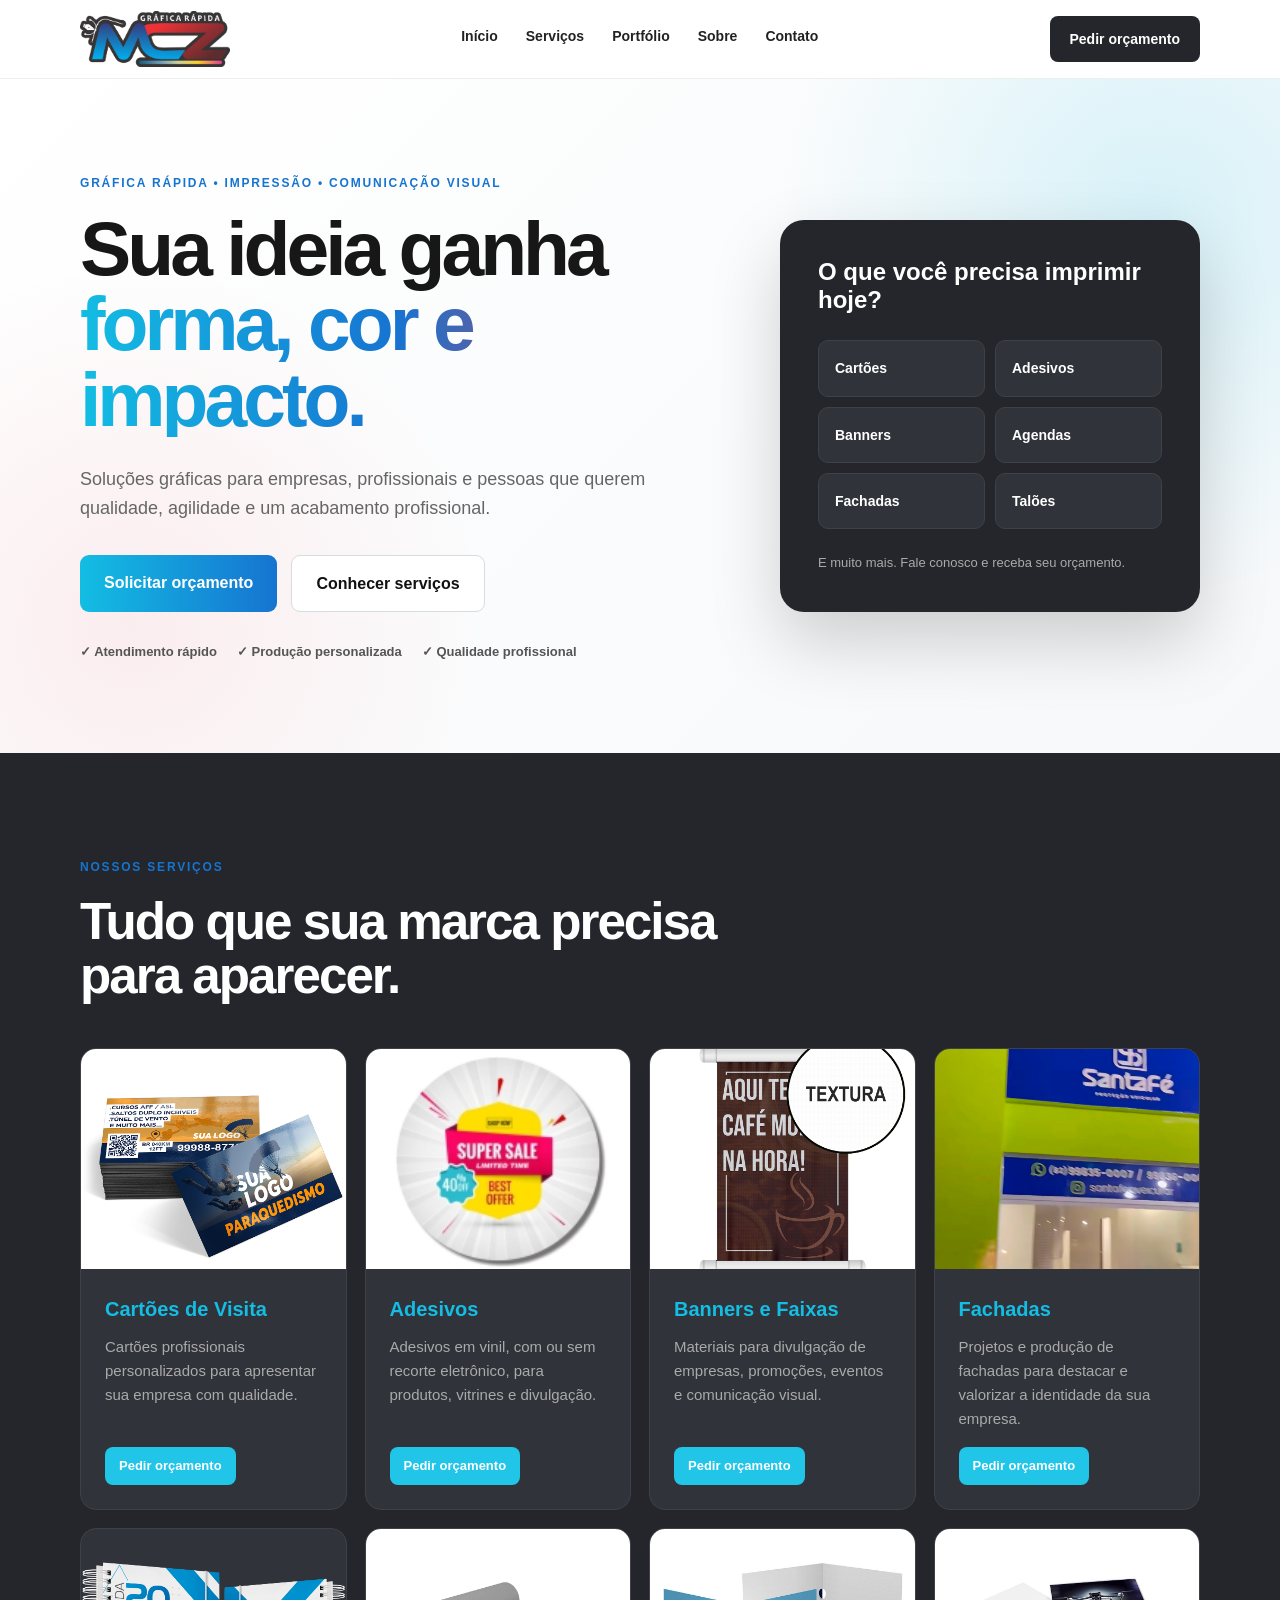
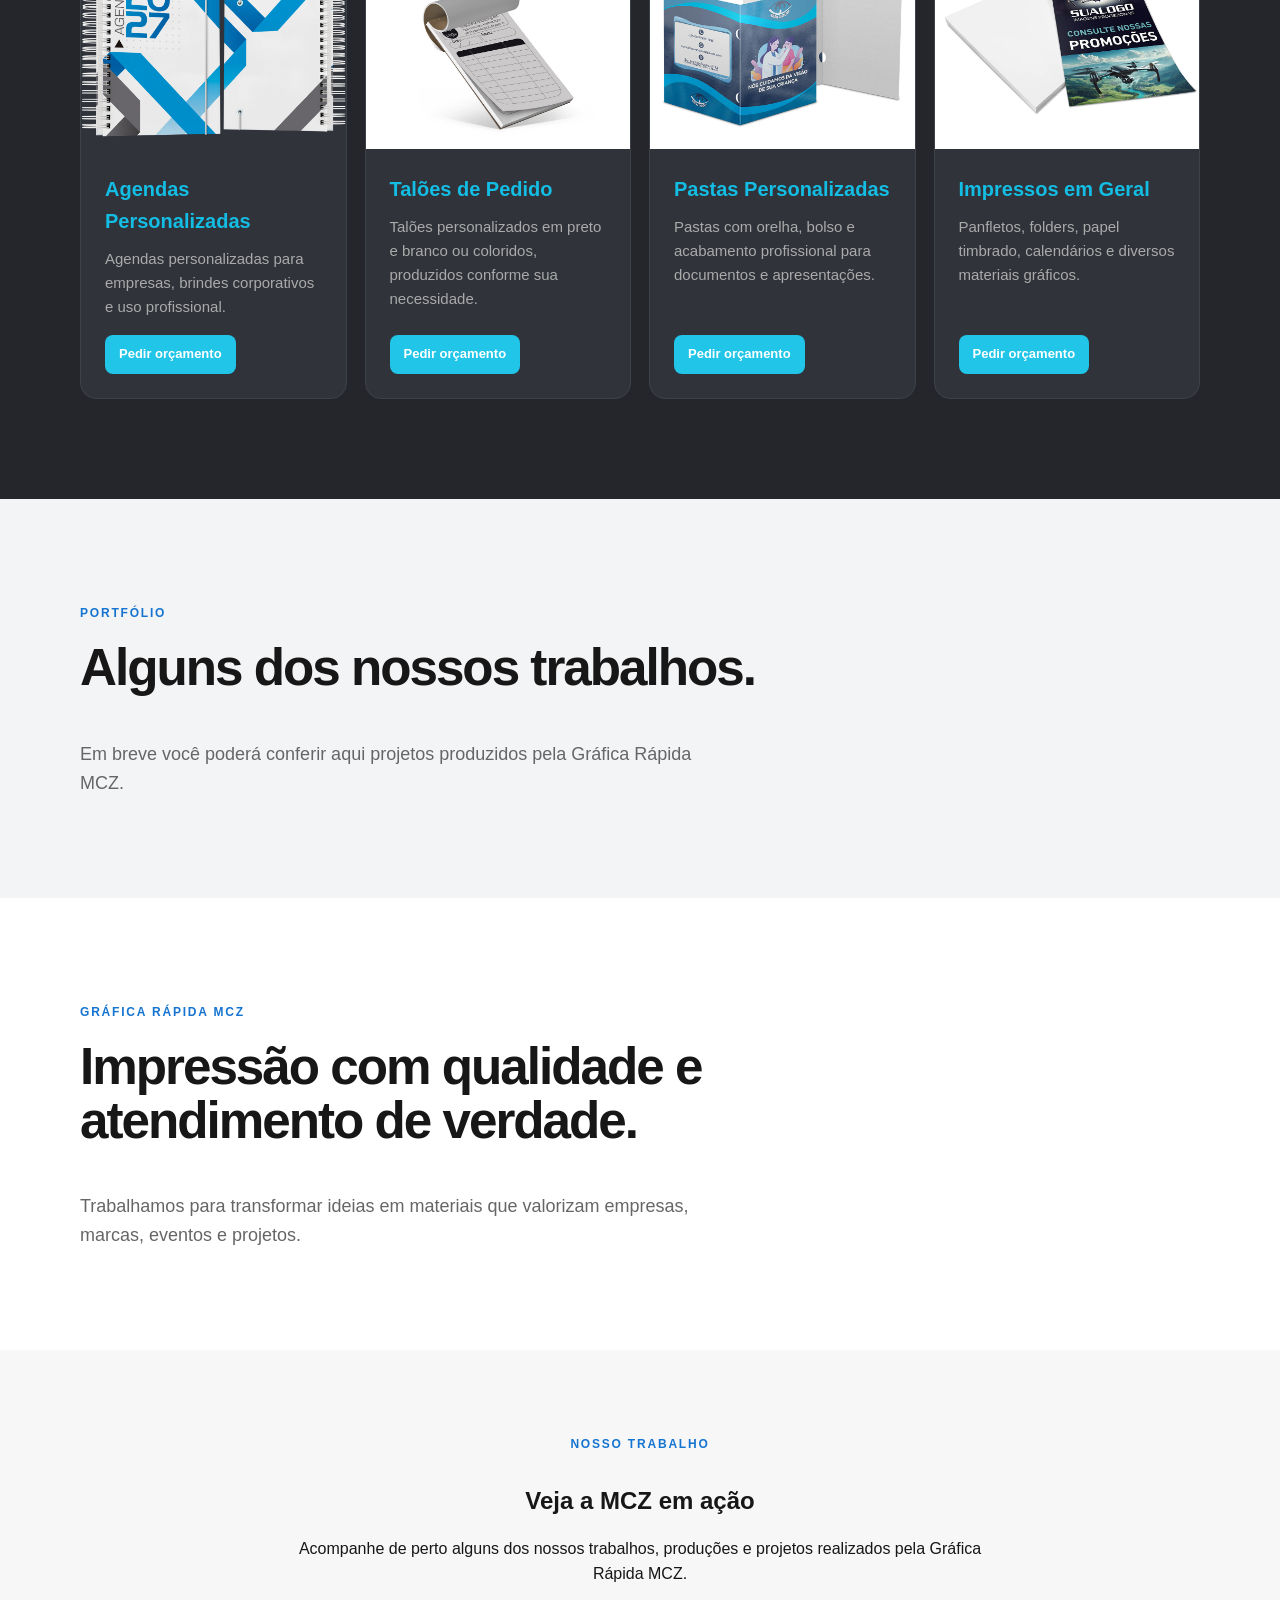
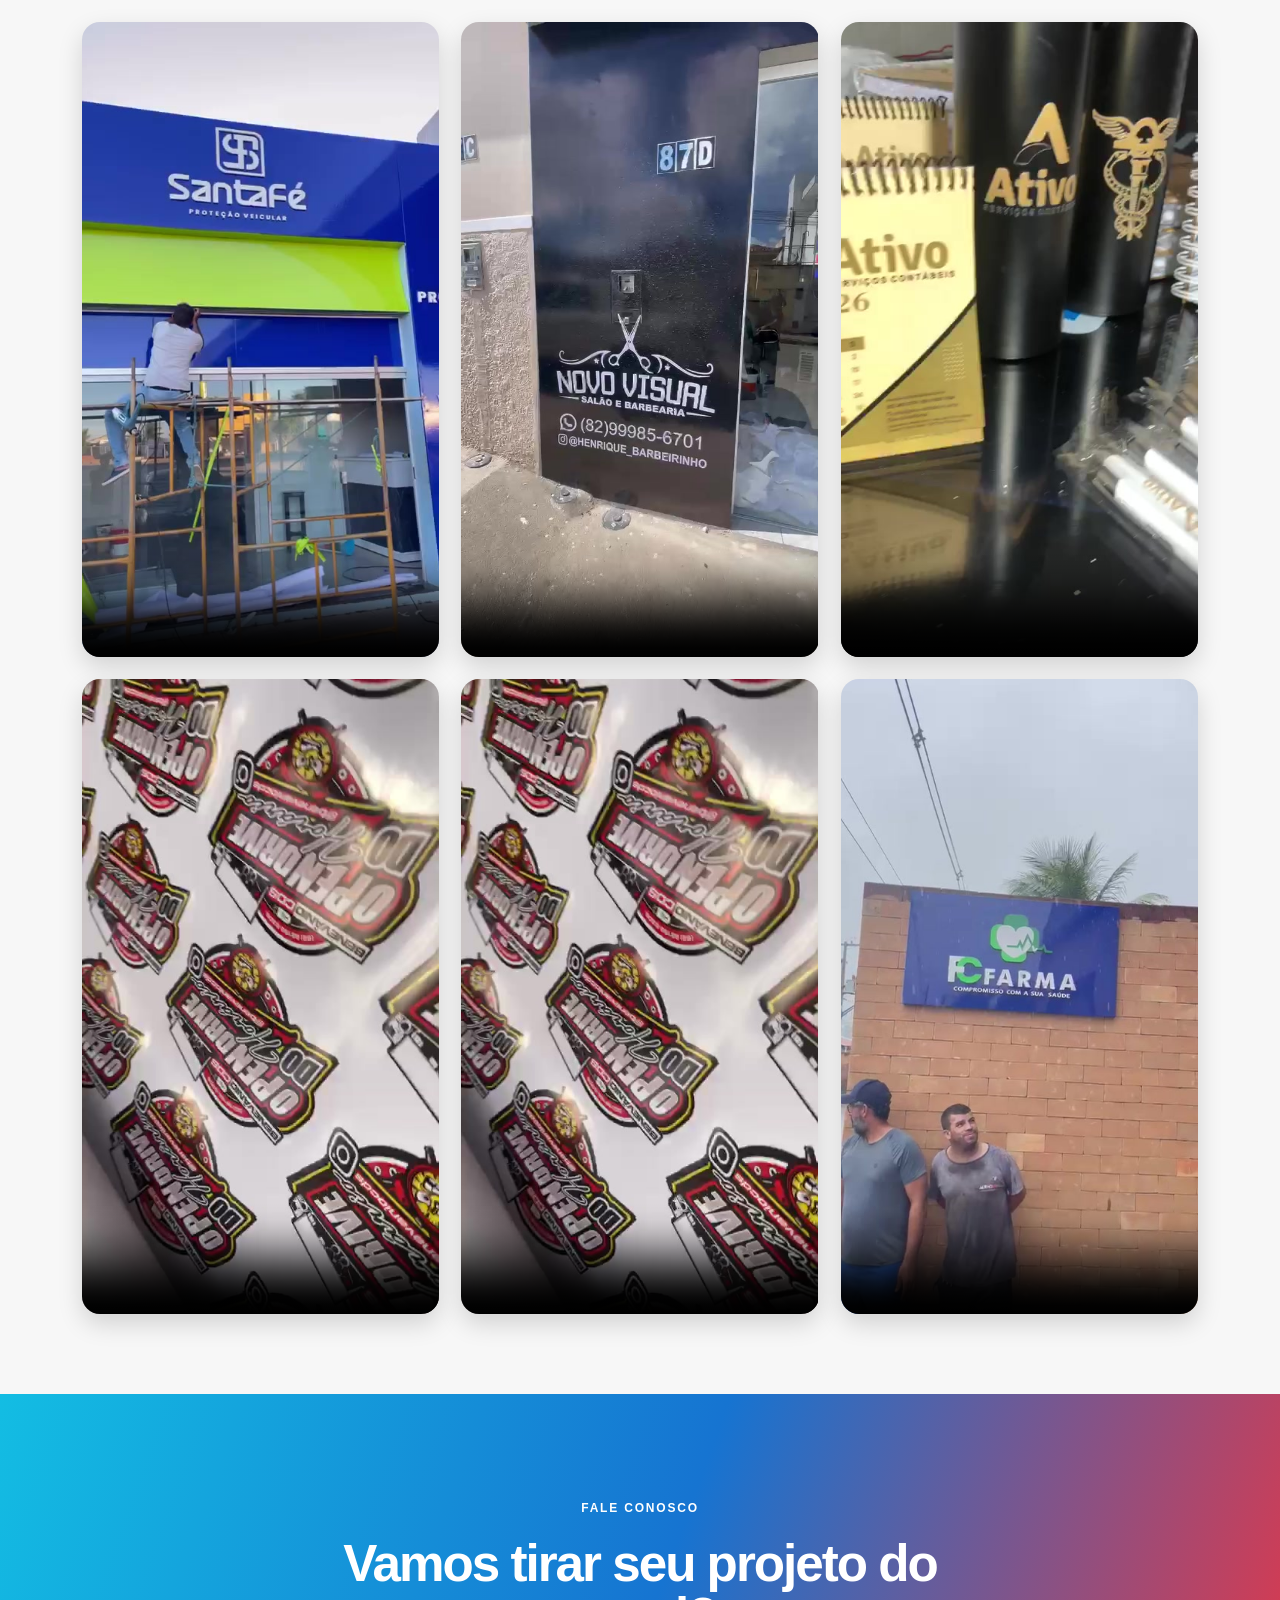
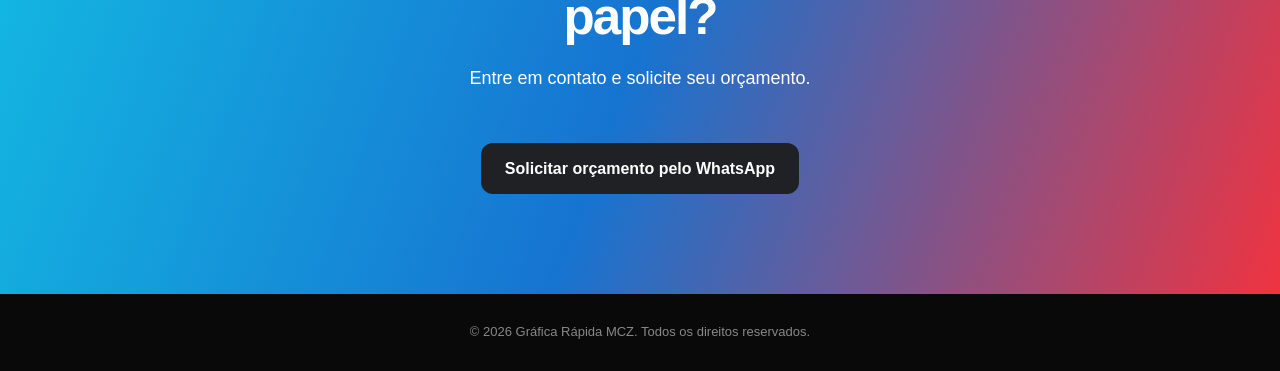
==== commit cb4b94f8: "Adiciona ancoras para sitelinks do Google Ads" ====
--- a/index.html
+++ b/index.html
@@ -120,8 +120,8 @@
 
                 <div class="services-grid">
 
-<article class="service-card">
-    <img src="cartao.jpg" alt="Cartões de visita personalizados">
+<article class="service-card" id="cartoes">
+    <img src="cartao.jpg" alt="Cartões de visita personalizados" loading="lazy">
 
     <div class="service-card-content">
         <h3>Cartões de Visita</h3>
@@ -130,46 +130,67 @@
     </div>
 </article>
 
-    <article>
+    <article class="service-card" id="adesivos">
+        <img src="assets/servicos/adesivo.jpg" alt="Adesivos" loading="lazy">
+        <div class="service-card-content">
         <h3>Adesivos</h3>
         <p>Adesivos em vinil, com ou sem recorte eletrônico, para produtos, vitrines e divulgação.</p>
         <a href="https://wa.me/5582988374854?text=Ola%21%20Vim%20pelo%20site%20e%20gostaria%20de%20um%20orcamento%20para%20Adesivos." class="service-btn" target="_blank">Pedir orçamento</a>
-    </article>
-
-    <article>
+        </div>
+    </article>
+
+    <article class="service-card" id="banners">
+        <img src="assets/servicos/banner.jpg" alt="Banners e Faixas" loading="lazy">
+        <div class="service-card-content">
         <h3>Banners e Faixas</h3>
         <p>Materiais para divulgação de empresas, promoções, eventos e comunicação visual.</p>
         <a href="https://wa.me/5582988374854?text=Ola%21%20Vim%20pelo%20site%20e%20gostaria%20de%20um%20orcamento%20para%20Banners%20e%20Faixas." class="service-btn" target="_blank">Pedir orçamento</a>
-    </article>
-
-    <article>
+        </div>
+    </article>
+
+    <article class="service-card" id="fachadas">
+        <img src="assets/servicos/fachada1.jpeg" alt="Fachadas" loading="lazy">
+        <div class="service-card-content">
         <h3>Fachadas</h3>
         <p>Projetos e produção de fachadas para destacar e valorizar a identidade da sua empresa.</p>
         <a href="https://wa.me/5582988374854?text=Ola%21%20Vim%20pelo%20site%20e%20gostaria%20de%20um%20orcamento%20para%20Fachadas." class="service-btn" target="_blank">Pedir orçamento</a>
-    </article>
-
-    <article>
+        </div>
+    </article>
+
+    <article class="service-card" id="agendas">
+        <img src="assets/servicos/agenda.png" alt="Agendas Personalizadas" loading="lazy">
+        <div class="service-card-content">
         <h3>Agendas Personalizadas</h3>
         <p>Agendas personalizadas para empresas, brindes corporativos e uso profissional.</p>
         <a href="https://wa.me/5582988374854?text=Ola%21%20Vim%20pelo%20site%20e%20gostaria%20de%20um%20orcamento%20para%20Agendas%20Personalizadas." class="service-btn" target="_blank">Pedir orçamento</a>
-    </article>
-
-    <article>
+        </div>
+    </article>
+
+    <article class="service-card">
+        <img src="assets/servicos/talao.jpg" alt="Talões de Pedido" loading="lazy">
+        <div class="service-card-content">
         <h3>Talões de Pedido</h3>
         <p>Talões personalizados em preto e branco ou coloridos, produzidos conforme sua necessidade.</p>
         <a href="https://wa.me/5582988374854?text=Ola%21%20Vim%20pelo%20site%20e%20gostaria%20de%20um%20orcamento%20para%20Talões%20de%20Pedido." class="service-btn" target="_blank">Pedir orçamento</a>
-    </article>
-
-    <article>
+        </div>
+    </article>
+
+    <article class="service-card">
+        <img src="assets/servicos/pasta.jpg" alt="Pastas Personalizadas" loading="lazy">
+        <div class="service-card-content">
         <h3>Pastas Personalizadas</h3>
         <p>Pastas com orelha, bolso e acabamento profissional para documentos e apresentações.</p>
         <a href="https://wa.me/5582988374854?text=Ola%21%20Vim%20pelo%20site%20e%20gostaria%20de%20um%20orcamento%20para%20Pastas%20Personalizadas." class="service-btn" target="_blank">Pedir orçamento</a>
-    </article>
-
-    <article>
+        </div>
+    </article>
+
+    <article class="service-card" id="panfletos">
+        <img src="assets/servicos/panfleto.jpg" alt="Impressos em Geral" loading="lazy">
+        <div class="service-card-content">
         <h3>Impressos em Geral</h3>
         <p>Panfletos, folders, papel timbrado, calendários e diversos materiais gráficos.</p>
         <a href="https://wa.me/5582988374854?text=Ola%21%20Vim%20pelo%20site%20e%20gostaria%20de%20um%20orcamento%20para%20Impressos%20em%20Geral." class="service-btn" target="_blank">Pedir orçamento</a>
+        </div>
     </article>
 
 </div>
--- a/style.css
+++ b/style.css
@@ -750,3 +750,40 @@
     }
 }
 
+
+/* Ajuste do botão de orçamento no mobile */
+@media (max-width: 600px) {
+    .btn-header {
+        padding: 8px 10px;
+        font-size: 12px;
+        border-radius: 8px;
+        white-space: nowrap;
+    }
+}
+
+
+/* PADRÃO DAS IMAGENS DOS SERVIÇOS */
+.service-card {
+    overflow: hidden;
+}
+
+.service-card > img {
+    width: 100%;
+    height: 220px;
+    object-fit: cover;
+    display: block;
+}
+
+.service-card-content {
+    padding: 24px;
+}
+
+@media (max-width: 768px) {
+    .service-card > img {
+        height: 190px;
+    }
+
+    .service-card-content {
+        padding: 20px;
+    }
+}
